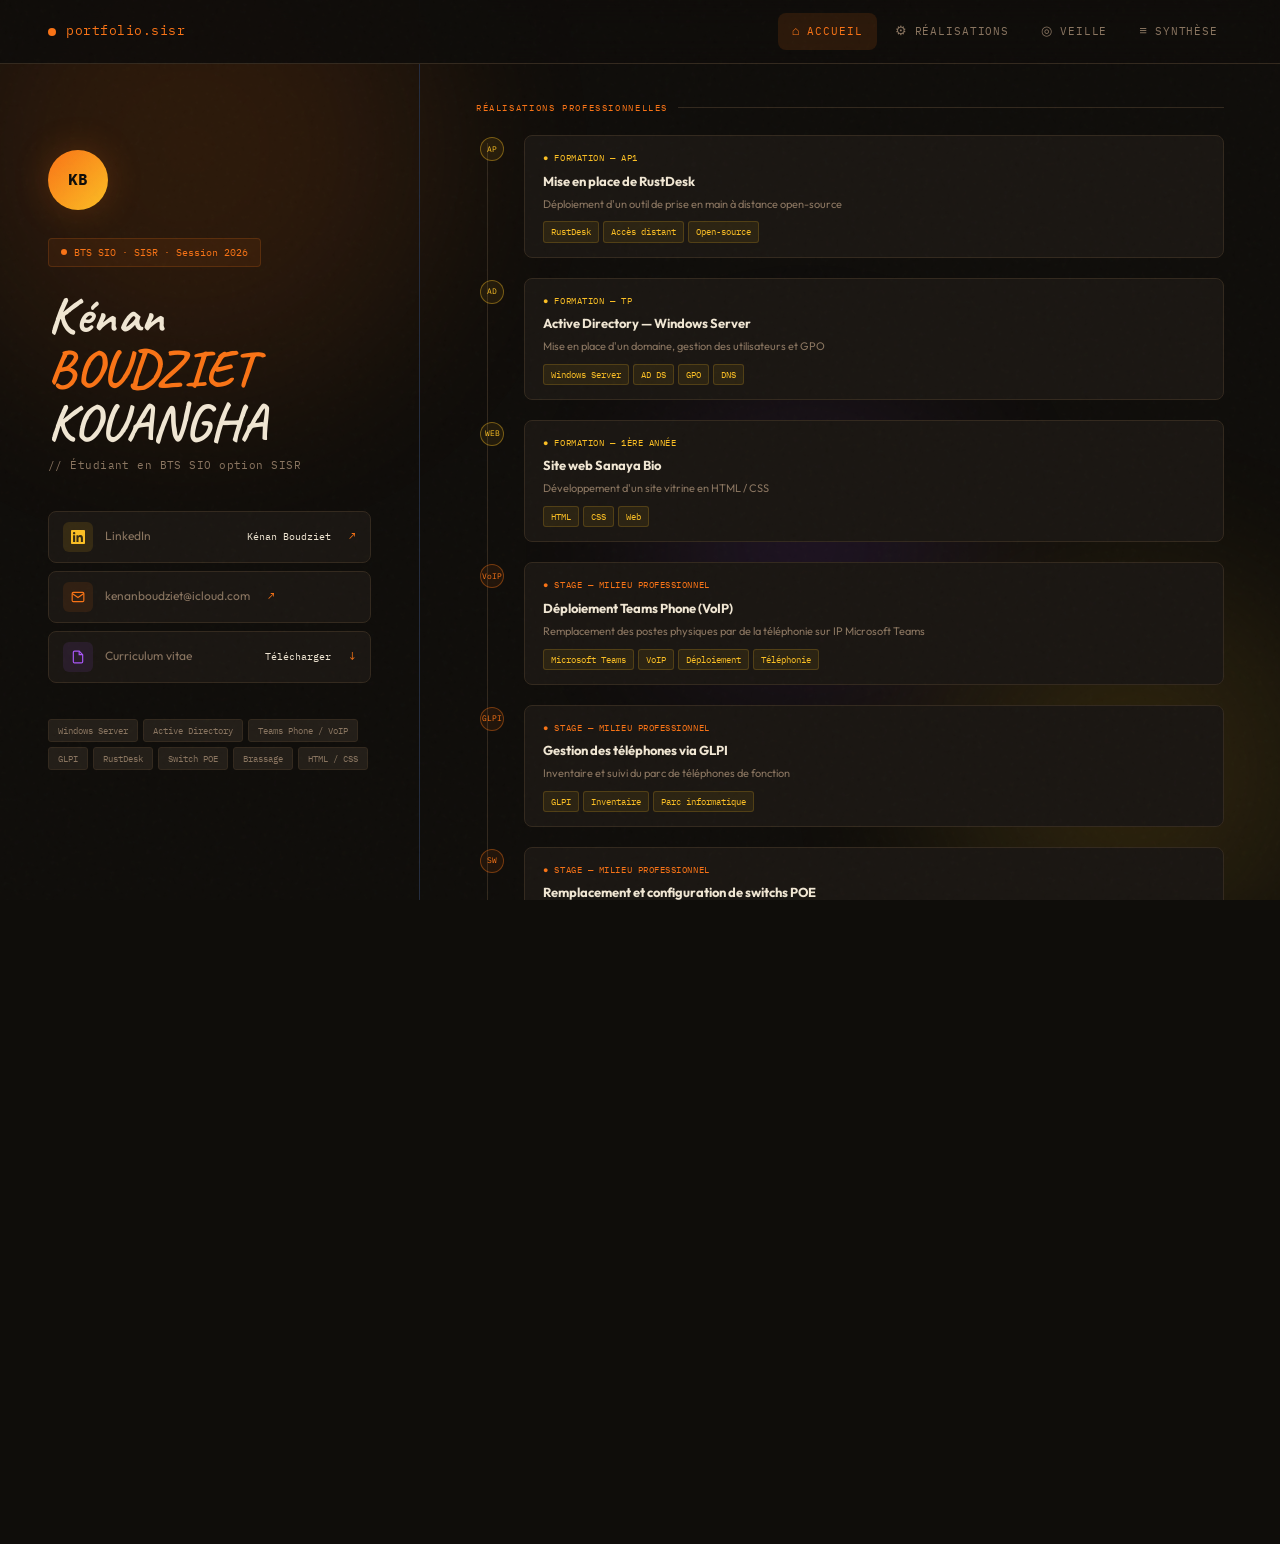
==== portfolio/index.html @ 8d6f06d3 "Add files via upload premiere version" ====
<!DOCTYPE html>
<html lang="fr">
<head>
  <meta charset="UTF-8">
  <meta name="viewport" content="width=device-width, initial-scale=1.0">
  <title>Portfolio E5 — Kénan BOUDZIET KOUANGHA</title>
  <link rel="stylesheet" href="style.css">
  <style>
    html, body { height: 100%; margin: 0; overflow-x: hidden; }
    body > main { display: none; }

    /* ── ORBES ANIMÉES ── */
    .bg-orbs { position: fixed; inset: 0; pointer-events: none; z-index: 0; overflow: hidden; }
    .orb { position: absolute; border-radius: 50%; filter: blur(90px); opacity: .12; animation: drift 18s ease-in-out infinite; }
    .orb1 { width: 500px; height: 500px; background: var(--accent); top: -100px; left: -60px; animation-delay: 0s; }
    .orb2 { width: 380px; height: 380px; background: var(--accent2); bottom: -60px; right: -40px; animation-delay: -7s; }
    .orb3 { width: 280px; height: 280px; background: #a855f7; top: 45%; left: 52%; animation-delay: -13s; }
    @keyframes drift {
      0%,100% { transform: translate(0,0) scale(1); }
      33%  { transform: translate(28px,-36px) scale(1.07); }
      66%  { transform: translate(-18px,28px) scale(.94); }
    }

    /* ── LAYOUT SPLIT ── */
    .split {
      display: grid;
      grid-template-columns: 420px 1fr;
      min-height: 100vh;
      position: relative; z-index: 1;
    }

    /* ── PANEL GAUCHE ── */
    .left-panel {
      display: flex; flex-direction: column; justify-content: center;
      padding: 80px 48px 60px;
      border-right: 1px solid #242d40;
      position: sticky; top: 0; height: 100vh;
      overflow: hidden;
    }

    .avatar {
      width: 60px; height: 60px; border-radius: 50%;
      background: linear-gradient(135deg, var(--accent), var(--accent2));
      display: flex; align-items: center; justify-content: center;
      font-family: var(--mono); font-size: 16px; font-weight: 700;
      color: var(--bg); margin-bottom: 28px;
      box-shadow: 0 0 36px rgba(249,115,22,.22);
    }

    .badge-status {
      display: inline-flex; align-items: center; gap: 7px;
      background: rgba(249,115,22,.07); border: 1px solid rgba(249,115,22,.18);
      border-radius: 4px; padding: 5px 12px;
      font-family: var(--mono); font-size: 10px; color: var(--accent);
      width: fit-content; margin-bottom: 22px;
    }
    .badge-status .p { width: 6px; height: 6px; border-radius: 50%; background: var(--accent); animation: blink 2s ease infinite; }
    @keyframes blink { 0%,100%{opacity:1} 50%{opacity:.3} }

    .hero-name {
      font-family: var(--hand);
      font-size: clamp(38px, 4vw, 60px);
      font-weight: 800; line-height: 1.05;
      color: var(--text); margin-bottom: 6px;
      letter-spacing: .01em;
    }
    .hero-name .acc { color: var(--accent); }

    .hero-role {
      font-family: var(--mono); font-size: 11px;
      color: var(--muted); margin-bottom: 36px; letter-spacing: .04em;
    }

    /* ── LIENS ── */
    .links { display: flex; flex-direction: column; gap: 8px; margin-bottom: 36px; }
    .lk {
      display: flex; align-items: center; gap: 12px;
      padding: 10px 14px;
      border: 1px solid var(--border); border-radius: 8px;
      text-decoration: none; color: var(--muted);
      background: var(--surface); font-size: 12px;
      transition: all .2s;
    }
    .lk:hover { border-color: var(--accent); color: var(--accent); background: rgba(249,115,22,.04); transform: translateX(4px); }
    .lk-ico {
      width: 30px; height: 30px; border-radius: 6px; flex-shrink: 0;
      display: flex; align-items: center; justify-content: center; font-size: 14px;
    }
    .ic-li { background: rgba(251,191,36,.12); }
    .ic-ml { background: rgba(249,115,22,.1); }
    .ic-cv { background: rgba(168,85,247,.1); }
    .lk-val { font-family: var(--mono); font-size: 10px; color: var(--text); margin-left: auto; }
    .lk-arr { font-family: var(--mono); font-size: 11px; color: var(--accent); margin-left: 6px; }

    /* ── SKILLS ── */
    .skills { display: flex; flex-wrap: wrap; gap: 5px; }
    .sk {
      background: var(--surface2); border: 1px solid var(--border);
      border-radius: 3px; padding: 3px 9px;
      font-family: var(--mono); font-size: 9px; color: var(--muted);
      transition: all .2s; cursor: default;
    }
    .sk:hover { border-color: var(--accent); color: var(--accent); }

    /* ── PANEL DROIT ── */
    .right-panel {
      padding: 100px 56px 60px;
      overflow-y: auto;
    }

    .sec-lbl {
      font-family: var(--mono); font-size: 9px;
      letter-spacing: .18em; text-transform: uppercase;
      color: var(--accent); margin-bottom: 20px;
      display: flex; align-items: center; gap: 10px;
    }
    .sec-lbl::after { content:''; flex:1; height:1px; background: var(--border); }

    /* ── TIMELINE ── */
    .timeline { position: relative; padding-left: 4px; }
    .timeline::before {
      content: ''; position: absolute; left: 11px; top: 8px; bottom: 0;
      width: 1px; background: var(--border);
    }
    .tl { display: flex; gap: 20px; margin-bottom: 20px; position: relative; }
    .tl-dot {
      width: 24px; height: 24px; border-radius: 50%; flex-shrink: 0;
      border: 1px solid var(--border); background: var(--surface2);
      display: flex; align-items: center; justify-content: center;
      font-family: var(--mono); font-size: 8px; color: var(--accent);
      position: relative; z-index: 1; margin-top: 2px;
    }
    .tl-dot.pro { border-color: rgba(249,115,22,.4); background: rgba(249,115,22,.08); }
    .tl-dot.sch { border-color: rgba(251,191,36,.4); background: rgba(251,191,36,.08); color: var(--accent2); }
    .tl-card {
      flex: 1; background: var(--surface); border: 1px solid var(--border);
      border-radius: 8px; padding: 14px 18px;
      text-decoration: none; color: inherit; display: block;
      transition: border-color .2s, transform .15s;
    }
    .tl-card:hover { border-color: rgba(249,115,22,.3); transform: translateX(3px); }
    .tl-type { font-family: var(--mono); font-size: 9px; color: var(--accent); margin-bottom: 4px; letter-spacing: .06em; text-transform: uppercase; }
    .tl-type.b { color: var(--accent2); }
    .tl-title { font-size: 13px; font-weight: 700; color: var(--text); margin-bottom: 3px; }
    .tl-meta  { font-size: 11px; color: var(--muted); }
    .tl-tags  { display: flex; flex-wrap: wrap; gap: 4px; margin-top: 8px; }
    .tl-tag {
      background: rgba(251,191,36,.08); border: 1px solid rgba(251,191,36,.18);
      color: var(--accent2); border-radius: 3px; padding: 2px 7px;
      font-family: var(--mono); font-size: 9px;
    }

    /* ── NAV CARDS ── */
    .nav-grid { display: grid; grid-template-columns: 1fr 1fr; gap: 12px; }
    .nc {
      background: var(--surface); border: 1px solid var(--border);
      border-radius: 8px; padding: 16px 18px;
      text-decoration: none; color: inherit;
      transition: all .2s; position: relative; overflow: hidden;
    }
    .nc:hover { border-color: rgba(249,115,22,.35); background: rgba(249,115,22,.02); }
    .nc-num { font-family: var(--mono); font-size: 24px; font-weight: 700; color: rgba(249,115,22,.15); margin-bottom: 8px; }
    .nc-title { font-size: 13px; font-weight: 700; color: var(--text); margin-bottom: 3px; }
    .nc-desc  { font-size: 11px; color: var(--muted); }
    .nc-arr   { font-family: var(--mono); font-size: 11px; color: var(--accent); margin-top: 10px; }

    @media (max-width: 900px) {
      .split { grid-template-columns: 1fr; }
      .left-panel { position: static; height: auto; padding: 100px 24px 36px; border-right: none; border-bottom: 1px solid var(--border); }
      .right-panel { padding: 36px 24px 60px; }
      .nav-grid { grid-template-columns: 1fr; }
    }
  </style>
</head>
<body>

<div class="bg-orbs">
  <div class="orb orb1"></div>
  <div class="orb orb2"></div>
  <div class="orb orb3"></div>
</div>

<nav>
  <a href="index.html" class="nav-brand"><div class="dot"></div>portfolio.sisr</a>
  <ul class="nav-links">
    <li><a href="index.html" class="active"><span class="icon">⌂</span><span>Accueil</span></a></li>
    <li><a href="realisations.html"><span class="icon">⚙</span><span>Réalisations</span></a></li>
    <li><a href="veille.html"><span class="icon">◎</span><span>Veille</span></a></li>
    <li><a href="synthese.html"><span class="icon">≡</span><span>Synthèse</span></a></li>
  </ul>
</nav>

<div class="split">

  <!-- ══ GAUCHE ══ -->
  <aside class="left-panel">
    <div class="avatar">KB</div>

    <div class="badge-status"><div class="p"></div>BTS SIO · SISR · Session 2026</div>

    <h1 class="hero-name">
      Kénan<br>
      <span class="acc">BOUDZIET</span><br>
      KOUANGHA
    </h1>
    <div class="hero-role">// Étudiant en BTS SIO option SISR</div>

    <div class="links">
      <a href="https://linkedin.com/in/TON-PROFIL" target="_blank" class="lk">
        <div class="lk-ico ic-li">
          <svg width="14" height="14" fill="var(--accent2)" viewBox="0 0 24 24"><path d="M20.447 20.452h-3.554v-5.569c0-1.328-.027-3.037-1.852-3.037-1.853 0-2.136 1.445-2.136 2.939v5.667H9.351V9h3.414v1.561h.046c.477-.9 1.637-1.85 3.37-1.85 3.601 0 4.267 2.37 4.267 5.455v6.286zM5.337 7.433a2.062 2.062 0 0 1-2.063-2.065 2.064 2.064 0 1 1 2.063 2.065zm1.782 13.019H3.555V9h3.564v11.452zM22.225 0H1.771C.792 0 0 .774 0 1.729v20.542C0 23.227.792 24 1.771 24h20.451C23.2 24 24 23.227 24 22.271V1.729C24 .774 23.2 0 22.222 0h.003z"/></svg>
        </div>
        LinkedIn
        <span class="lk-val">Kénan Boudziet</span>
        <span class="lk-arr">↗</span>
      </a>
      <a href="mailto:kenanboudziet@icloud.com" class="lk">
        <div class="lk-ico ic-ml">
          <svg width="14" height="14" fill="none" stroke="var(--accent)" stroke-width="2" viewBox="0 0 24 24"><path d="M4 4h16c1.1 0 2 .9 2 2v12c0 1.1-.9 2-2 2H4c-1.1 0-2-.9-2-2V6c0-1.1.9-2 2-2z"/><polyline points="22,6 12,13 2,6"/></svg>
        </div>
        kenanboudziet@icloud.com
        <span class="lk-arr">↗</span>
      </a>
      <a href="assets/cv.pdf" target="_blank" class="lk">
        <div class="lk-ico ic-cv">
          <svg width="14" height="14" fill="none" stroke="#a855f7" stroke-width="2" viewBox="0 0 24 24"><path d="M14 2H6a2 2 0 0 0-2 2v16a2 2 0 0 0 2 2h12a2 2 0 0 0 2-2V8z"/><polyline points="14,2 14,8 20,8"/></svg>
        </div>
        Curriculum vitae
        <span class="lk-val">Télécharger</span>
        <span class="lk-arr">↓</span>
      </a>
    </div>

    <div class="skills">
      <span class="sk">Windows Server</span>
      <span class="sk">Active Directory</span>
      <span class="sk">Teams Phone / VoIP</span>
      <span class="sk">GLPI</span>
      <span class="sk">RustDesk</span>
      <span class="sk">Switch POE</span>
      <span class="sk">Brassage</span>
      <span class="sk">HTML / CSS</span>
    </div>
  </aside>

  <!-- ══ DROITE ══ -->
  <section class="right-panel">

    <div class="sec-lbl">Réalisations professionnelles</div>

    <div class="timeline">

      <!-- FORMATION -->
      <div class="tl">
        <div class="tl-dot sch">AP</div>
        <a href="realisations.html" class="tl-card">
          <div class="tl-type b">● Formation — AP1</div>
          <div class="tl-title">Mise en place de RustDesk</div>
          <div class="tl-meta">Déploiement d'un outil de prise en main à distance open-source</div>
          <div class="tl-tags"><span class="tl-tag">RustDesk</span><span class="tl-tag">Accès distant</span><span class="tl-tag">Open-source</span></div>
        </a>
      </div>

      <div class="tl">
        <div class="tl-dot sch">AD</div>
        <a href="realisations.html" class="tl-card">
          <div class="tl-type b">● Formation — TP</div>
          <div class="tl-title">Active Directory — Windows Server</div>
          <div class="tl-meta">Mise en place d'un domaine, gestion des utilisateurs et GPO</div>
          <div class="tl-tags"><span class="tl-tag">Windows Server</span><span class="tl-tag">AD DS</span><span class="tl-tag">GPO</span><span class="tl-tag">DNS</span></div>
        </a>
      </div>

      <div class="tl">
        <div class="tl-dot sch">WEB</div>
        <a href="realisations.html" class="tl-card">
          <div class="tl-type b">● Formation — 1ère année</div>
          <div class="tl-title">Site web Sanaya Bio</div>
          <div class="tl-meta">Développement d'un site vitrine en HTML / CSS</div>
          <div class="tl-tags"><span class="tl-tag">HTML</span><span class="tl-tag">CSS</span><span class="tl-tag">Web</span></div>
        </a>
      </div>

      <!-- STAGE -->
      <div class="tl">
        <div class="tl-dot pro">VoIP</div>
        <a href="realisations.html" class="tl-card">
          <div class="tl-type">● Stage — Milieu professionnel</div>
          <div class="tl-title">Déploiement Teams Phone (VoIP)</div>
          <div class="tl-meta">Remplacement des postes physiques par de la téléphonie sur IP Microsoft Teams</div>
          <div class="tl-tags"><span class="tl-tag">Microsoft Teams</span><span class="tl-tag">VoIP</span><span class="tl-tag">Déploiement</span><span class="tl-tag">Téléphonie</span></div>
        </a>
      </div>

      <div class="tl">
        <div class="tl-dot pro">GLPI</div>
        <a href="realisations.html" class="tl-card">
          <div class="tl-type">● Stage — Milieu professionnel</div>
          <div class="tl-title">Gestion des téléphones via GLPI</div>
          <div class="tl-meta">Inventaire et suivi du parc de téléphones de fonction</div>
          <div class="tl-tags"><span class="tl-tag">GLPI</span><span class="tl-tag">Inventaire</span><span class="tl-tag">Parc informatique</span></div>
        </a>
      </div>

      <div class="tl">
        <div class="tl-dot pro">SW</div>
        <a href="realisations.html" class="tl-card">
          <div class="tl-type">● Stage — Milieu professionnel</div>
          <div class="tl-title">Remplacement et configuration de switchs POE</div>
          <div class="tl-meta">Brassage, déballage, montage et configuration réseau de nouveaux équipements</div>
          <div class="tl-tags"><span class="tl-tag">Switch POE</span><span class="tl-tag">Brassage</span><span class="tl-tag">Réseau</span><span class="tl-tag">Configuration</span></div>
        </a>
      </div>

    </div>

    <div style="height:1px;background:#242d40;margin:36px 0;"></div>

    <div class="sec-lbl">Sections du portfolio</div>
    <div class="nav-grid">
      <a href="realisations.html" class="nc">
        <div class="nc-num">01</div>
        <div class="nc-title">Réalisations</div>
        <div class="nc-desc">Fiches détaillées de chaque réalisation</div>
        <div class="nc-arr">Voir →</div>
      </a>
      <a href="veille.html" class="nc">
        <div class="nc-num">02</div>
        <div class="nc-title">Veille technologique</div>
        <div class="nc-desc">Articles et démarche de veille</div>
        <div class="nc-arr">Voir →</div>
      </a>
      <a href="synthese.html" class="nc">
        <div class="nc-num">03</div>
        <div class="nc-title">Tableau de synthèse</div>
        <div class="nc-desc">Compétences mobilisées + PDF officiel</div>
        <div class="nc-arr">Voir →</div>
      </a>
      <a href="assets/tableau_synthese.pdf" target="_blank" class="nc">
        <div class="nc-num">↓</div>
        <div class="nc-title">Document officiel</div>
        <div class="nc-desc">Télécharger le tableau de synthèse PDF</div>
        <div class="nc-arr">Télécharger →</div>
      </a>
    </div>

  </section>

</div>

<footer>
  Portfolio E5 · Kénan BOUDZIET KOUANGHA · BTS SIO SISR · Session 2026
</footer>

</body>
</html>
---- portfolio/style.css ----
@import url('https://fonts.googleapis.com/css2?family=IBM+Plex+Mono:wght@400;600&family=Outfit:wght@400;600;700;800&family=Caveat:wght@700;800&display=swap');

:root {
  --bg: #0f0d0a;
  --surface: #1a1612;
  --surface2: #231e18;
  --border: #33291e;
  --accent: #f97316;
  --accent-dim: rgba(249,115,22,.12);
  --accent2: #fbbf24;
  --accent2-dim: rgba(251,191,36,.10);
  --text: #f0e6d3;
  --muted: #8a7560;
  --mono: 'IBM Plex Mono', monospace;
  --sans: 'Outfit', sans-serif;
  --hand: 'Caveat', cursive;
  --nav-h: 64px;
  --radius: 8px;
  --max: 1080px;
}

* { margin: 0; padding: 0; box-sizing: border-box; }
html { scroll-behavior: smooth; height: 100%; }

body {
  background: var(--bg);
  color: var(--text);
  font-family: var(--sans);
  font-size: 15px;
  line-height: 1.7;
  overflow-x: hidden;
  min-height: 100vh;
  width: 100%;
}

/* ── NOISE ── */
body::after {
  content: '';
  position: fixed; inset: 0; pointer-events: none; z-index: 999;
  background-image: url("data:image/svg+xml,%3Csvg viewBox='0 0 200 200' xmlns='http://www.w3.org/2000/svg'%3E%3Cfilter id='n'%3E%3CfeTurbulence type='fractalNoise' baseFrequency='.85' numOctaves='4' stitchTiles='stitch'/%3E%3C/filter%3E%3Crect width='100%25' height='100%25' filter='url(%23n)' opacity='.04'/%3E%3C/svg%3E");
  opacity: .5;
}

/* ── SCROLLBAR ── */
::-webkit-scrollbar { width: 4px; }
::-webkit-scrollbar-track { background: var(--bg); }
::-webkit-scrollbar-thumb { background: var(--accent); border-radius: 2px; }

/* ── NAV ── */
nav {
  position: fixed; top: 0; left: 0; right: 0; z-index: 200;
  height: var(--nav-h);
  display: flex; align-items: center;
  padding: 0 48px;
  background: rgba(15,13,10,.92);
  backdrop-filter: blur(14px);
  border-bottom: 1px solid var(--border);
}

.nav-brand {
  font-family: var(--mono);
  font-size: 13px;
  color: var(--accent);
  text-decoration: none;
  letter-spacing: .04em;
  margin-right: auto;
  display: flex; align-items: center; gap: 10px;
}
.nav-brand .dot {
  width: 8px; height: 8px;
  border-radius: 50%; background: var(--accent);
  animation: blink 2.5s ease infinite;
}
@keyframes blink { 0%,100%{opacity:1} 50%{opacity:.3} }

.nav-links { display: flex; list-style: none; gap: 4px; }
.nav-links a {
  display: flex; align-items: center; gap: 7px;
  padding: 7px 14px;
  font-family: var(--mono); font-size: 11px;
  letter-spacing: .08em; text-transform: uppercase;
  color: var(--muted); text-decoration: none;
  border-radius: var(--radius);
  transition: color .2s, background .2s;
}
.nav-links a:hover { color: var(--text); background: var(--surface2); }
.nav-links a.active { color: var(--accent); background: var(--accent-dim); }
.nav-links a .icon { font-size: 13px; }

/* ── LAYOUT ── */
main {
  max-width: var(--max);
  margin: 0 auto;
  padding: calc(var(--nav-h) + 64px) 48px 80px;
  min-height: 100vh;
}

/* ── TYPOGRAPHY ── */
.page-label {
  font-family: var(--mono); font-size: 10px;
  letter-spacing: .18em; text-transform: uppercase;
  color: var(--accent); margin-bottom: 10px;
  display: flex; align-items: center; gap: 10px;
}
.page-label::before { content: '//'; opacity: .45; }

.page-title {
  font-size: clamp(28px, 4vw, 48px);
  font-weight: 800; line-height: 1.1;
  color: var(--text); margin-bottom: 48px;
}
.page-title em { font-style: normal; color: var(--accent); }

/* ── CARDS ── */
.card {
  background: var(--surface); border: 1px solid var(--border);
  border-radius: var(--radius); padding: 28px 32px;
  transition: border-color .2s, transform .2s;
}
.card:hover { border-color: rgba(249,115,22,.3); transform: translateY(-2px); }

/* ── TAGS ── */
.tag {
  display: inline-block;
  background: var(--accent2-dim);
  border: 1px solid rgba(251,191,36,.22);
  color: var(--accent2); border-radius: 3px;
  padding: 2px 10px; font-family: var(--mono); font-size: 10px;
}
.tag.green {
  background: var(--accent-dim);
  border-color: rgba(249,115,22,.25);
  color: var(--accent);
}

/* ── BUTTONS ── */
.btn {
  display: inline-flex; align-items: center; gap: 8px;
  padding: 10px 20px; border-radius: var(--radius);
  font-family: var(--mono); font-size: 12px;
  letter-spacing: .06em; text-decoration: none;
  transition: all .2s; cursor: pointer;
}
.btn-primary { background: var(--accent); color: #0f0d0a; font-weight: 600; }
.btn-primary:hover { background: #ea6c0a; transform: translateY(-1px); }
.btn-outline { background: transparent; border: 1px solid var(--border); color: var(--muted); }
.btn-outline:hover { border-color: var(--accent); color: var(--accent); }

/* ── DIVIDER ── */
hr.divider { border: none; border-top: 1px solid var(--border); margin: 48px 0; }

/* ── SECTION HEAD ── */
.section-head {
  font-family: var(--mono); font-size: 10px;
  letter-spacing: .15em; text-transform: uppercase;
  color: var(--accent); margin-bottom: 16px;
  display: flex; align-items: center; gap: 12px;
}
.section-head::after { content: ''; flex: 1; height: 1px; background: var(--border); }

/* ── BILAN ── */
.bilan {
  background: var(--surface2);
  border-left: 3px solid var(--accent);
  border-radius: 0 var(--radius) var(--radius) 0;
  padding: 16px 20px; font-size: 13px; color: var(--muted);
}
.bilan strong { color: var(--text); }

/* ── TASK LIST ── */
.task-list { list-style: none; }
.task-list li {
  padding: 9px 0;
  border-bottom: 1px solid rgba(51,41,30,.7);
  font-size: 13px; color: var(--muted);
  display: flex; align-items: flex-start; gap: 12px;
}
.task-list li:last-child { border-bottom: none; }
.task-list li::before {
  content: '›'; color: var(--accent);
  font-family: var(--mono); font-size: 14px;
  flex-shrink: 0; margin-top: 1px;
}

/* ── TABLE ── */
.table-wrap { overflow-x: auto; }
table { width: 100%; border-collapse: collapse; font-size: 12px; }
thead tr { background: var(--surface2); }
th {
  font-family: var(--mono); font-size: 10px;
  letter-spacing: .1em; text-transform: uppercase;
  color: var(--accent); padding: 13px 16px; text-align: left;
  border-bottom: 1px solid var(--border); white-space: nowrap;
}
td {
  padding: 13px 16px; border-bottom: 1px solid var(--border);
  color: var(--muted); vertical-align: middle;
}
tr:hover td { background: rgba(249,115,22,.02); }

/* ── FOOTER ── */
footer {
  border-top: 1px solid var(--border);
  text-align: center; padding: 32px 48px;
  font-family: var(--mono); font-size: 11px; color: var(--muted);
}
footer a { color: var(--accent); text-decoration: none; }

/* ── FADE ── */
.fade { animation: fadeUp .5s ease both; }
@keyframes fadeUp {
  from { opacity: 0; transform: translateY(16px); }
  to   { opacity: 1; transform: translateY(0); }
}

/* ── RESPONSIVE ── */
@media (max-width: 768px) {
  nav { padding: 0 20px; }
  .nav-links a span { display: none; }
  main { padding: calc(var(--nav-h) + 40px) 20px 60px; }
  .page-title { margin-bottom: 32px; }
}
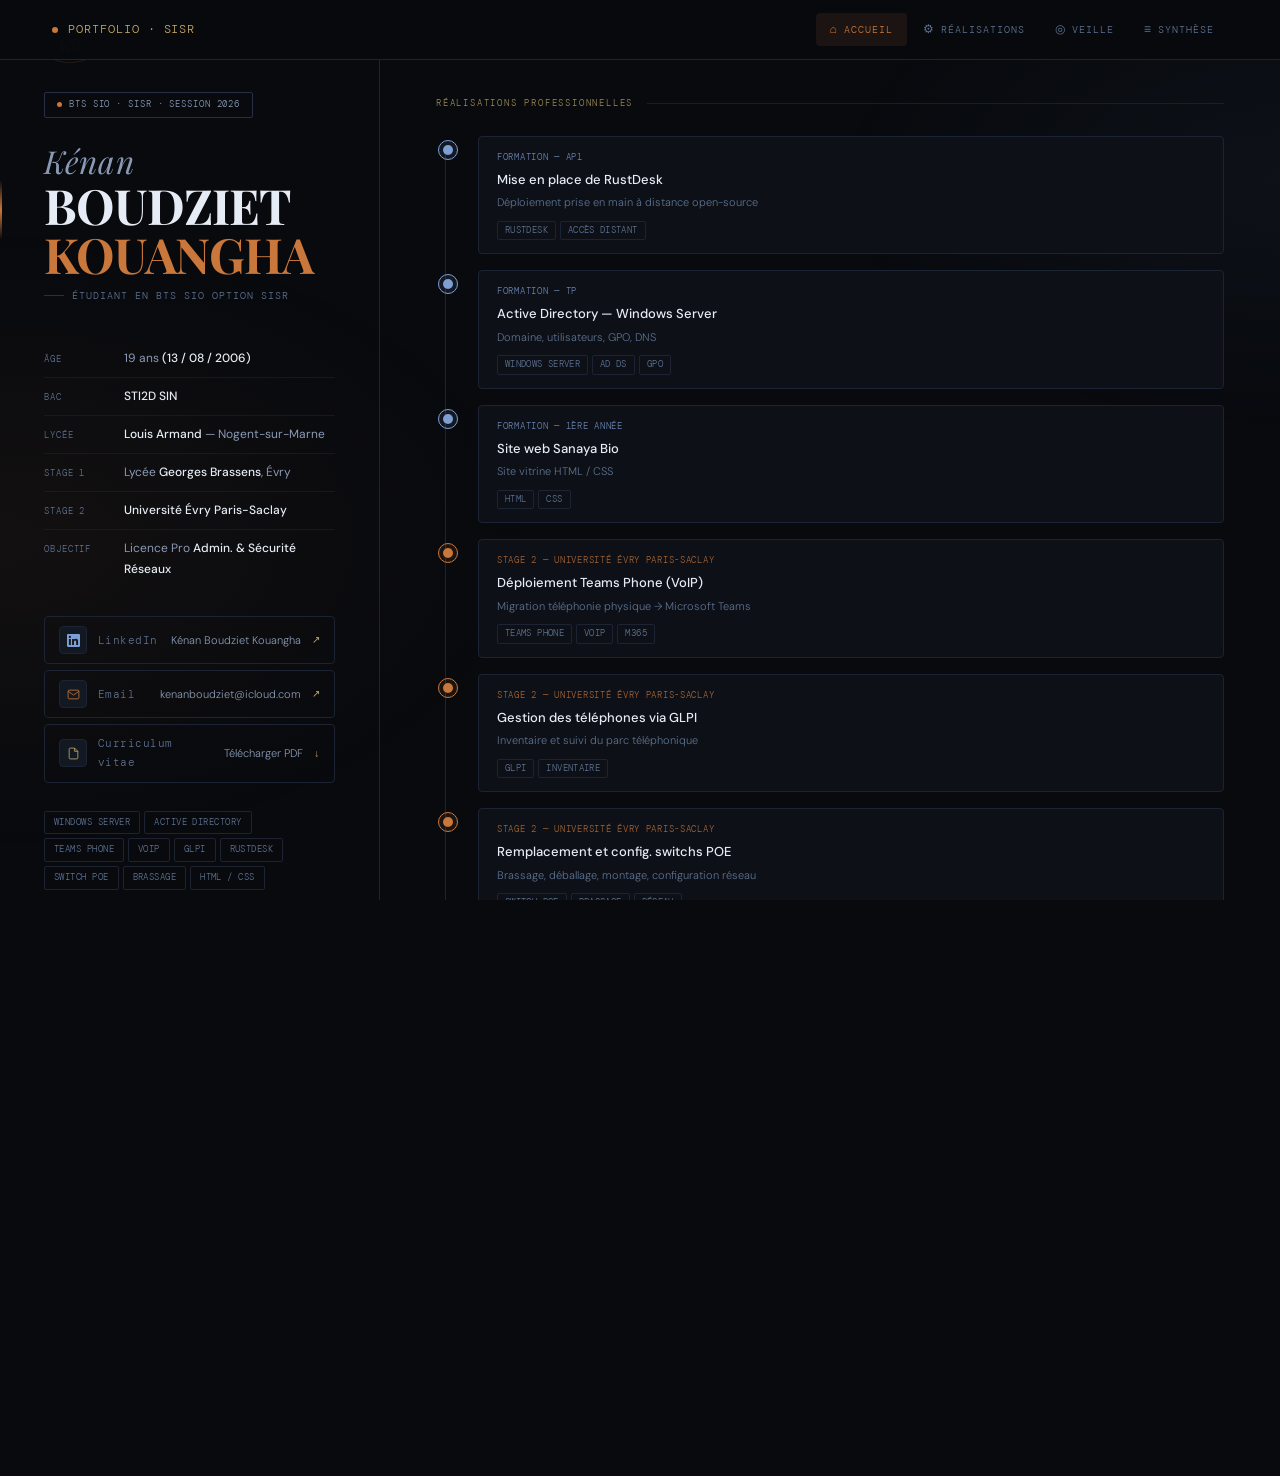
==== commit c6e101c4: "Add files via upload" ====
--- a/portfolio/index.html
+++ b/portfolio/index.html
@@ -3,170 +3,232 @@
 <head>
   <meta charset="UTF-8">
   <meta name="viewport" content="width=device-width, initial-scale=1.0">
-  <title>Portfolio E5 — Kénan BOUDZIET KOUANGHA</title>
+  <title>Kénan BOUDZIET KOUANGHA — Portfolio BTS SIO SISR</title>
+  <meta name="description" content="Portfolio de Kénan BOUDZIET KOUANGHA, étudiant en BTS SIO option SISR au Lycée Louis Armand de Nogent-sur-Marne. Réalisations professionnelles, veille technologique et tableau de synthèse pour l'épreuve E5 session 2026.">
+  <meta name="keywords" content="Kénan BOUDZIET KOUANGHA, portfolio BTS SIO SISR, épreuve E5, BTS SIO 2026, Lycée Louis Armand, Nogent-sur-Marne, administration systèmes réseaux">
+  <meta name="author" content="Kénan BOUDZIET KOUANGHA">
+  <meta name="robots" content="index, follow">
+  <link rel="canonical" href="https://kenansio.github.io/kenanboudziet/">
+  <meta property="og:type" content="website">
+  <meta property="og:title" content="Kénan BOUDZIET KOUANGHA — Portfolio BTS SIO SISR">
+  <meta property="og:description" content="Portfolio E5 de Kénan BOUDZIET KOUANGHA — BTS SIO SISR, Lycée Louis Armand, Session 2026.">
+  <meta property="og:url" content="https://kenansio.github.io/kenanboudziet/">
+  <script type="application/ld+json">
+  {
+    "@context": "https://schema.org",
+    "@type": "Person",
+    "name": "Kénan BOUDZIET KOUANGHA",
+    "email": "kenanboudziet@icloud.com",
+    "url": "https://kenansio.github.io/kenanboudziet/",
+    "sameAs": ["https://www.linkedin.com/in/kénan-boudziet-kouangha-67070a3b7"],
+    "jobTitle": "Étudiant BTS SIO SISR",
+    "alumniOf": { "@type": "EducationalOrganization", "name": "Lycée Louis Armand", "address": "Nogent-sur-Marne" }
+  }
+  </script>
   <link rel="stylesheet" href="style.css">
   <style>
     html, body { height: 100%; margin: 0; overflow-x: hidden; }
     body > main { display: none; }
 
-    /* ── ORBES ANIMÉES ── */
-    .bg-orbs { position: fixed; inset: 0; pointer-events: none; z-index: 0; overflow: hidden; }
-    .orb { position: absolute; border-radius: 50%; filter: blur(90px); opacity: .12; animation: drift 18s ease-in-out infinite; }
-    .orb1 { width: 500px; height: 500px; background: var(--accent); top: -100px; left: -60px; animation-delay: 0s; }
-    .orb2 { width: 380px; height: 380px; background: var(--accent2); bottom: -60px; right: -40px; animation-delay: -7s; }
-    .orb3 { width: 280px; height: 280px; background: #a855f7; top: 45%; left: 52%; animation-delay: -13s; }
-    @keyframes drift {
-      0%,100% { transform: translate(0,0) scale(1); }
-      33%  { transform: translate(28px,-36px) scale(1.07); }
-      66%  { transform: translate(-18px,28px) scale(.94); }
-    }
-
-    /* ── LAYOUT SPLIT ── */
+    /* ── FOND ── */
+    .bg-layer {
+      position: fixed; inset: 0; pointer-events: none; z-index: 0;
+      background:
+        radial-gradient(ellipse 60% 50% at 0% 60%, rgba(201,119,58,.06) 0%, transparent 70%),
+        radial-gradient(ellipse 50% 40% at 100% 20%, rgba(126,159,212,.05) 0%, transparent 70%);
+    }
+
+    /* ── SPLIT ── */
     .split {
       display: grid;
-      grid-template-columns: 420px 1fr;
+      grid-template-columns: 380px 1fr;
       min-height: 100vh;
       position: relative; z-index: 1;
     }
 
-    /* ── PANEL GAUCHE ── */
+    /* ── GAUCHE ── */
     .left-panel {
       display: flex; flex-direction: column; justify-content: center;
-      padding: 80px 48px 60px;
-      border-right: 1px solid #242d40;
+      padding: 80px 44px 60px;
+      border-right: 1px solid var(--border);
       position: sticky; top: 0; height: 100vh;
       overflow: hidden;
     }
 
-    .avatar {
-      width: 60px; height: 60px; border-radius: 50%;
-      background: linear-gradient(135deg, var(--accent), var(--accent2));
+    /* Ligne décorative */
+    .left-panel::before {
+      content: '';
+      position: absolute; top: 20%; left: 0;
+      width: 2px; height: 60px;
+      background: linear-gradient(to bottom, transparent, var(--accent), transparent);
+    }
+
+    .initials {
+      width: 52px; height: 52px; border-radius: 50%;
+      border: 1px solid var(--border2);
       display: flex; align-items: center; justify-content: center;
-      font-family: var(--mono); font-size: 16px; font-weight: 700;
-      color: var(--bg); margin-bottom: 28px;
-      box-shadow: 0 0 36px rgba(249,115,22,.22);
-    }
-
-    .badge-status {
+      font-family: var(--serif); font-size: 16px; font-weight: 700;
+      color: var(--gold); margin-bottom: 32px;
+      position: relative;
+    }
+    .initials::after {
+      content: '';
+      position: absolute; inset: -4px; border-radius: 50%;
+      border: 1px solid rgba(201,119,58,.15);
+    }
+
+    .status-pill {
       display: inline-flex; align-items: center; gap: 7px;
-      background: rgba(249,115,22,.07); border: 1px solid rgba(249,115,22,.18);
-      border-radius: 4px; padding: 5px 12px;
-      font-family: var(--mono); font-size: 10px; color: var(--accent);
-      width: fit-content; margin-bottom: 22px;
-    }
-    .badge-status .p { width: 6px; height: 6px; border-radius: 50%; background: var(--accent); animation: blink 2s ease infinite; }
-    @keyframes blink { 0%,100%{opacity:1} 50%{opacity:.3} }
-
+      border: 1px solid var(--border2);
+      border-radius: 2px; padding: 4px 12px;
+      font-family: var(--mono); font-size: 9px;
+      color: var(--muted2); letter-spacing: .1em; text-transform: uppercase;
+      width: fit-content; margin-bottom: 28px;
+    }
+    .status-pill .live {
+      width: 5px; height: 5px; border-radius: 50%;
+      background: var(--accent); animation: blink 3s ease infinite;
+    }
+
+    /* NOM — Playfair Display grande taille */
     .hero-name {
-      font-family: var(--hand);
-      font-size: clamp(38px, 4vw, 60px);
-      font-weight: 800; line-height: 1.05;
-      color: var(--text); margin-bottom: 6px;
-      letter-spacing: .01em;
-    }
-    .hero-name .acc { color: var(--accent); }
-
-    .hero-role {
-      font-family: var(--mono); font-size: 11px;
-      color: var(--muted); margin-bottom: 36px; letter-spacing: .04em;
-    }
+      font-family: var(--serif);
+      font-size: clamp(32px, 3.8vw, 52px);
+      font-weight: 700; line-height: 1.0;
+      letter-spacing: -.02em;
+      color: var(--text); margin-bottom: 8px;
+    }
+    .hero-name .first { display: block; font-style: italic; color: var(--muted2); font-size: .65em; font-weight: 400; letter-spacing: .02em; margin-bottom: 4px; }
+    .hero-name .last1 { display: block; color: var(--text); }
+    .hero-name .last2 { display: block; color: var(--accent); }
+
+    .hero-sub {
+      font-family: var(--mono); font-size: 10px;
+      color: var(--muted); letter-spacing: .1em; text-transform: uppercase;
+      margin-bottom: 36px;
+      display: flex; align-items: center; gap: 8px;
+    }
+    .hero-sub::before { content: ''; width: 20px; height: 1px; background: var(--border2); display: inline-block; }
+
+    /* ── INFOS ── */
+    .infos { display: flex; flex-direction: column; gap: 0; margin-bottom: 28px; }
+    .info-row {
+      display: flex; align-items: baseline; gap: 10px;
+      padding: 8px 0; border-bottom: 1px solid rgba(28,35,51,.6);
+      font-size: 12px;
+    }
+    .info-row:last-child { border-bottom: none; }
+    .info-key {
+      font-family: var(--mono); font-size: 9px;
+      color: var(--muted); letter-spacing: .1em; text-transform: uppercase;
+      width: 70px; flex-shrink: 0;
+    }
+    .info-val { color: var(--muted2); font-weight: 400; }
+    .info-val strong { color: var(--text); font-weight: 500; }
 
     /* ── LIENS ── */
-    .links { display: flex; flex-direction: column; gap: 8px; margin-bottom: 36px; }
+    .links { display: flex; flex-direction: column; gap: 6px; margin-bottom: 28px; }
     .lk {
-      display: flex; align-items: center; gap: 12px;
-      padding: 10px 14px;
-      border: 1px solid var(--border); border-radius: 8px;
-      text-decoration: none; color: var(--muted);
-      background: var(--surface); font-size: 12px;
+      display: flex; align-items: center; gap: 11px;
+      padding: 9px 14px;
+      border: 1px solid var(--border); border-radius: var(--radius);
+      text-decoration: none; color: var(--muted2);
+      background: transparent; font-size: 12px;
       transition: all .2s;
     }
-    .lk:hover { border-color: var(--accent); color: var(--accent); background: rgba(249,115,22,.04); transform: translateX(4px); }
+    .lk:hover { border-color: var(--border2); color: var(--text); background: var(--surface); }
     .lk-ico {
-      width: 30px; height: 30px; border-radius: 6px; flex-shrink: 0;
-      display: flex; align-items: center; justify-content: center; font-size: 14px;
-    }
-    .ic-li { background: rgba(251,191,36,.12); }
-    .ic-ml { background: rgba(249,115,22,.1); }
-    .ic-cv { background: rgba(168,85,247,.1); }
-    .lk-val { font-family: var(--mono); font-size: 10px; color: var(--text); margin-left: auto; }
-    .lk-arr { font-family: var(--mono); font-size: 11px; color: var(--accent); margin-left: 6px; }
+      width: 28px; height: 28px; border-radius: var(--radius);
+      display: flex; align-items: center; justify-content: center;
+      font-size: 13px; flex-shrink: 0;
+      background: var(--surface2); border: 1px solid var(--border);
+    }
+    .lk-label { flex: 1; font-size: 11px; color: var(--muted); font-family: var(--mono); letter-spacing: .04em; }
+    .lk-val { font-size: 11px; color: var(--muted2); }
+    .lk-arr { font-family: var(--mono); font-size: 10px; color: var(--gold); }
 
     /* ── SKILLS ── */
-    .skills { display: flex; flex-wrap: wrap; gap: 5px; }
+    .skills { display: flex; flex-wrap: wrap; gap: 4px; }
     .sk {
-      background: var(--surface2); border: 1px solid var(--border);
-      border-radius: 3px; padding: 3px 9px;
-      font-family: var(--mono); font-size: 9px; color: var(--muted);
+      background: transparent; border: 1px solid var(--border);
+      border-radius: 2px; padding: 3px 9px;
+      font-family: var(--mono); font-size: 9px;
+      color: var(--muted); letter-spacing: .05em; text-transform: uppercase;
       transition: all .2s; cursor: default;
     }
-    .sk:hover { border-color: var(--accent); color: var(--accent); }
-
-    /* ── PANEL DROIT ── */
-    .right-panel {
-      padding: 100px 56px 60px;
-      overflow-y: auto;
-    }
+    .sk:hover { border-color: var(--border2); color: var(--muted2); }
+
+    /* ── DROITE ── */
+    .right-panel { padding: 96px 56px 60px; overflow-y: auto; }
 
     .sec-lbl {
       font-family: var(--mono); font-size: 9px;
-      letter-spacing: .18em; text-transform: uppercase;
-      color: var(--accent); margin-bottom: 20px;
-      display: flex; align-items: center; gap: 10px;
+      letter-spacing: .2em; text-transform: uppercase;
+      color: var(--gold); margin-bottom: 24px;
+      display: flex; align-items: center; gap: 14px; opacity: .8;
     }
     .sec-lbl::after { content:''; flex:1; height:1px; background: var(--border); }
 
     /* ── TIMELINE ── */
-    .timeline { position: relative; padding-left: 4px; }
+    .timeline { position: relative; padding-left: 2px; }
     .timeline::before {
-      content: ''; position: absolute; left: 11px; top: 8px; bottom: 0;
+      content: ''; position: absolute; left: 9px; top: 10px; bottom: 0;
       width: 1px; background: var(--border);
     }
-    .tl { display: flex; gap: 20px; margin-bottom: 20px; position: relative; }
+    .tl { display: flex; gap: 20px; margin-bottom: 16px; position: relative; }
     .tl-dot {
-      width: 24px; height: 24px; border-radius: 50%; flex-shrink: 0;
-      border: 1px solid var(--border); background: var(--surface2);
-      display: flex; align-items: center; justify-content: center;
-      font-family: var(--mono); font-size: 8px; color: var(--accent);
-      position: relative; z-index: 1; margin-top: 2px;
-    }
-    .tl-dot.pro { border-color: rgba(249,115,22,.4); background: rgba(249,115,22,.08); }
-    .tl-dot.sch { border-color: rgba(251,191,36,.4); background: rgba(251,191,36,.08); color: var(--accent2); }
+      width: 20px; height: 20px; border-radius: 50%; flex-shrink: 0;
+      border: 1px solid var(--border); background: var(--bg);
+      position: relative; z-index: 1; margin-top: 4px;
+    }
+    .tl-dot.pro { border-color: var(--accent); background: rgba(201,119,58,.1); }
+    .tl-dot.sch { border-color: var(--accent2); background: rgba(126,159,212,.1); }
+    .tl-dot.pro::after, .tl-dot.sch::after {
+      content: ''; position: absolute; inset: 4px;
+      border-radius: 50%; background: currentColor;
+    }
+    .tl-dot.pro { color: var(--accent); }
+    .tl-dot.sch { color: var(--accent2); }
+
     .tl-card {
       flex: 1; background: var(--surface); border: 1px solid var(--border);
-      border-radius: 8px; padding: 14px 18px;
+      border-radius: var(--radius); padding: 13px 18px;
       text-decoration: none; color: inherit; display: block;
-      transition: border-color .2s, transform .15s;
-    }
-    .tl-card:hover { border-color: rgba(249,115,22,.3); transform: translateX(3px); }
-    .tl-type { font-family: var(--mono); font-size: 9px; color: var(--accent); margin-bottom: 4px; letter-spacing: .06em; text-transform: uppercase; }
+      transition: border-color .2s;
+    }
+    .tl-card:hover { border-color: var(--border2); }
+    .tl-type { font-family: var(--mono); font-size: 9px; color: var(--accent); margin-bottom: 3px; letter-spacing: .08em; text-transform: uppercase; opacity: .8; }
     .tl-type.b { color: var(--accent2); }
-    .tl-title { font-size: 13px; font-weight: 700; color: var(--text); margin-bottom: 3px; }
+    .tl-title { font-size: 13px; font-weight: 500; color: var(--text); margin-bottom: 2px; }
     .tl-meta  { font-size: 11px; color: var(--muted); }
     .tl-tags  { display: flex; flex-wrap: wrap; gap: 4px; margin-top: 8px; }
     .tl-tag {
-      background: rgba(251,191,36,.08); border: 1px solid rgba(251,191,36,.18);
-      color: var(--accent2); border-radius: 3px; padding: 2px 7px;
-      font-family: var(--mono); font-size: 9px;
+      background: transparent; border: 1px solid var(--border);
+      color: var(--muted); border-radius: 2px; padding: 1px 7px;
+      font-family: var(--mono); font-size: 9px; letter-spacing: .04em; text-transform: uppercase;
     }
 
     /* ── NAV CARDS ── */
-    .nav-grid { display: grid; grid-template-columns: 1fr 1fr; gap: 12px; }
+    .nav-grid { display: grid; grid-template-columns: 1fr 1fr; gap: 10px; }
     .nc {
       background: var(--surface); border: 1px solid var(--border);
-      border-radius: 8px; padding: 16px 18px;
+      border-radius: var(--radius); padding: 16px 18px;
       text-decoration: none; color: inherit;
-      transition: all .2s; position: relative; overflow: hidden;
-    }
-    .nc:hover { border-color: rgba(249,115,22,.35); background: rgba(249,115,22,.02); }
-    .nc-num { font-family: var(--mono); font-size: 24px; font-weight: 700; color: rgba(249,115,22,.15); margin-bottom: 8px; }
-    .nc-title { font-size: 13px; font-weight: 700; color: var(--text); margin-bottom: 3px; }
-    .nc-desc  { font-size: 11px; color: var(--muted); }
-    .nc-arr   { font-family: var(--mono); font-size: 11px; color: var(--accent); margin-top: 10px; }
+      transition: border-color .2s; position: relative;
+    }
+    .nc:hover { border-color: var(--border2); }
+    .nc-num {
+      font-family: var(--serif); font-size: 28px; font-weight: 700;
+      color: rgba(196,169,106,.08); margin-bottom: 8px;
+      line-height: 1;
+    }
+    .nc-title { font-size: 13px; font-weight: 500; color: var(--text); margin-bottom: 3px; }
+    .nc-desc  { font-size: 11px; color: var(--muted); line-height: 1.5; }
+    .nc-arr   { font-family: var(--mono); font-size: 10px; color: var(--gold); margin-top: 12px; display: block; }
 
     @media (max-width: 900px) {
       .split { grid-template-columns: 1fr; }
-      .left-panel { position: static; height: auto; padding: 100px 24px 36px; border-right: none; border-bottom: 1px solid var(--border); }
+      .left-panel { position: static; height: auto; padding: 96px 24px 36px; border-right: none; border-bottom: 1px solid var(--border); }
       .right-panel { padding: 36px 24px 60px; }
       .nav-grid { grid-template-columns: 1fr; }
     }
@@ -174,14 +236,10 @@
 </head>
 <body>
 
-<div class="bg-orbs">
-  <div class="orb orb1"></div>
-  <div class="orb orb2"></div>
-  <div class="orb orb3"></div>
-</div>
+<div class="bg-layer"></div>
 
 <nav>
-  <a href="index.html" class="nav-brand"><div class="dot"></div>portfolio.sisr</a>
+  <a href="index.html" class="nav-brand"><div class="dot"></div>Portfolio · SISR</a>
   <ul class="nav-links">
     <li><a href="index.html" class="active"><span class="icon">⌂</span><span>Accueil</span></a></li>
     <li><a href="realisations.html"><span class="icon">⚙</span><span>Réalisations</span></a></li>
@@ -194,39 +252,68 @@
 
   <!-- ══ GAUCHE ══ -->
   <aside class="left-panel">
-    <div class="avatar">KB</div>
-
-    <div class="badge-status"><div class="p"></div>BTS SIO · SISR · Session 2026</div>
+
+    <div class="initials">KB</div>
+
+    <div class="status-pill"><div class="live"></div>BTS SIO · SISR · Session 2026</div>
 
     <h1 class="hero-name">
-      Kénan<br>
-      <span class="acc">BOUDZIET</span><br>
-      KOUANGHA
+      <span class="first">Kénan</span>
+      <span class="last1">BOUDZIET</span>
+      <span class="last2">KOUANGHA</span>
     </h1>
-    <div class="hero-role">// Étudiant en BTS SIO option SISR</div>
+    <div class="hero-sub">Étudiant en BTS SIO option SISR</div>
+
+    <div class="infos">
+      <div class="info-row">
+        <span class="info-key">Âge</span>
+        <span class="info-val">19 ans <strong>(13 / 08 / 2006)</strong></span>
+      </div>
+      <div class="info-row">
+        <span class="info-key">Bac</span>
+        <span class="info-val"><strong>STI2D SIN</strong></span>
+      </div>
+      <div class="info-row">
+        <span class="info-key">Lycée</span>
+        <span class="info-val"><strong>Louis Armand</strong> — Nogent-sur-Marne</span>
+      </div>
+      <div class="info-row">
+        <span class="info-key">Stage 1</span>
+        <span class="info-val">Lycée <strong>Georges Brassens</strong>, Évry</span>
+      </div>
+      <div class="info-row">
+        <span class="info-key">Stage 2</span>
+        <span class="info-val"><strong>Université Évry Paris-Saclay</strong></span>
+      </div>
+      <div class="info-row">
+        <span class="info-key">Objectif</span>
+        <span class="info-val">Licence Pro <strong>Admin. & Sécurité Réseaux</strong></span>
+      </div>
+    </div>
 
     <div class="links">
-      <a href="https://linkedin.com/in/TON-PROFIL" target="_blank" class="lk">
-        <div class="lk-ico ic-li">
-          <svg width="14" height="14" fill="var(--accent2)" viewBox="0 0 24 24"><path d="M20.447 20.452h-3.554v-5.569c0-1.328-.027-3.037-1.852-3.037-1.853 0-2.136 1.445-2.136 2.939v5.667H9.351V9h3.414v1.561h.046c.477-.9 1.637-1.85 3.37-1.85 3.601 0 4.267 2.37 4.267 5.455v6.286zM5.337 7.433a2.062 2.062 0 0 1-2.063-2.065 2.064 2.064 0 1 1 2.063 2.065zm1.782 13.019H3.555V9h3.564v11.452zM22.225 0H1.771C.792 0 0 .774 0 1.729v20.542C0 23.227.792 24 1.771 24h20.451C23.2 24 24 23.227 24 22.271V1.729C24 .774 23.2 0 22.222 0h.003z"/></svg>
+      <a href="https://www.linkedin.com/in/kénan-boudziet-kouangha-67070a3b7" target="_blank" class="lk">
+        <div class="lk-ico">
+          <svg width="13" height="13" fill="#7e9fd4" viewBox="0 0 24 24"><path d="M20.447 20.452h-3.554v-5.569c0-1.328-.027-3.037-1.852-3.037-1.853 0-2.136 1.445-2.136 2.939v5.667H9.351V9h3.414v1.561h.046c.477-.9 1.637-1.85 3.37-1.85 3.601 0 4.267 2.37 4.267 5.455v6.286zM5.337 7.433a2.062 2.062 0 0 1-2.063-2.065 2.064 2.064 0 1 1 2.063 2.065zm1.782 13.019H3.555V9h3.564v11.452zM22.225 0H1.771C.792 0 0 .774 0 1.729v20.542C0 23.227.792 24 1.771 24h20.451C23.2 24 24 23.227 24 22.271V1.729C24 .774 23.2 0 22.222 0h.003z"/></svg>
         </div>
-        LinkedIn
-        <span class="lk-val">Kénan Boudziet</span>
+        <span class="lk-label">LinkedIn</span>
+        <span class="lk-val">Kénan Boudziet Kouangha</span>
         <span class="lk-arr">↗</span>
       </a>
       <a href="mailto:kenanboudziet@icloud.com" class="lk">
-        <div class="lk-ico ic-ml">
-          <svg width="14" height="14" fill="none" stroke="var(--accent)" stroke-width="2" viewBox="0 0 24 24"><path d="M4 4h16c1.1 0 2 .9 2 2v12c0 1.1-.9 2-2 2H4c-1.1 0-2-.9-2-2V6c0-1.1.9-2 2-2z"/><polyline points="22,6 12,13 2,6"/></svg>
+        <div class="lk-ico">
+          <svg width="13" height="13" fill="none" stroke="var(--accent)" stroke-width="1.5" viewBox="0 0 24 24"><path d="M4 4h16c1.1 0 2 .9 2 2v12c0 1.1-.9 2-2 2H4c-1.1 0-2-.9-2-2V6c0-1.1.9-2 2-2z"/><polyline points="22,6 12,13 2,6"/></svg>
         </div>
-        kenanboudziet@icloud.com
+        <span class="lk-label">Email</span>
+        <span class="lk-val">kenanboudziet@icloud.com</span>
         <span class="lk-arr">↗</span>
       </a>
       <a href="assets/cv.pdf" target="_blank" class="lk">
-        <div class="lk-ico ic-cv">
-          <svg width="14" height="14" fill="none" stroke="#a855f7" stroke-width="2" viewBox="0 0 24 24"><path d="M14 2H6a2 2 0 0 0-2 2v16a2 2 0 0 0 2 2h12a2 2 0 0 0 2-2V8z"/><polyline points="14,2 14,8 20,8"/></svg>
+        <div class="lk-ico">
+          <svg width="13" height="13" fill="none" stroke="var(--gold)" stroke-width="1.5" viewBox="0 0 24 24"><path d="M14 2H6a2 2 0 0 0-2 2v16a2 2 0 0 0 2 2h12a2 2 0 0 0 2-2V8z"/><polyline points="14,2 14,8 20,8"/></svg>
         </div>
-        Curriculum vitae
-        <span class="lk-val">Télécharger</span>
+        <span class="lk-label">Curriculum vitae</span>
+        <span class="lk-val">Télécharger PDF</span>
         <span class="lk-arr">↓</span>
       </a>
     </div>
@@ -234,113 +321,105 @@
     <div class="skills">
       <span class="sk">Windows Server</span>
       <span class="sk">Active Directory</span>
-      <span class="sk">Teams Phone / VoIP</span>
+      <span class="sk">Teams Phone</span>
+      <span class="sk">VoIP</span>
       <span class="sk">GLPI</span>
       <span class="sk">RustDesk</span>
       <span class="sk">Switch POE</span>
       <span class="sk">Brassage</span>
       <span class="sk">HTML / CSS</span>
     </div>
+
   </aside>
 
   <!-- ══ DROITE ══ -->
   <section class="right-panel">
 
     <div class="sec-lbl">Réalisations professionnelles</div>
-
     <div class="timeline">
-
-      <!-- FORMATION -->
-      <div class="tl">
-        <div class="tl-dot sch">AP</div>
-        <a href="realisations.html" class="tl-card">
-          <div class="tl-type b">● Formation — AP1</div>
+      <div class="tl">
+        <div class="tl-dot sch"></div>
+        <a href="realisations.html" class="tl-card">
+          <div class="tl-type b">Formation — AP1</div>
           <div class="tl-title">Mise en place de RustDesk</div>
-          <div class="tl-meta">Déploiement d'un outil de prise en main à distance open-source</div>
-          <div class="tl-tags"><span class="tl-tag">RustDesk</span><span class="tl-tag">Accès distant</span><span class="tl-tag">Open-source</span></div>
-        </a>
-      </div>
-
-      <div class="tl">
-        <div class="tl-dot sch">AD</div>
-        <a href="realisations.html" class="tl-card">
-          <div class="tl-type b">● Formation — TP</div>
+          <div class="tl-meta">Déploiement prise en main à distance open-source</div>
+          <div class="tl-tags"><span class="tl-tag">RustDesk</span><span class="tl-tag">Accès distant</span></div>
+        </a>
+      </div>
+      <div class="tl">
+        <div class="tl-dot sch"></div>
+        <a href="realisations.html" class="tl-card">
+          <div class="tl-type b">Formation — TP</div>
           <div class="tl-title">Active Directory — Windows Server</div>
-          <div class="tl-meta">Mise en place d'un domaine, gestion des utilisateurs et GPO</div>
-          <div class="tl-tags"><span class="tl-tag">Windows Server</span><span class="tl-tag">AD DS</span><span class="tl-tag">GPO</span><span class="tl-tag">DNS</span></div>
-        </a>
-      </div>
-
-      <div class="tl">
-        <div class="tl-dot sch">WEB</div>
-        <a href="realisations.html" class="tl-card">
-          <div class="tl-type b">● Formation — 1ère année</div>
+          <div class="tl-meta">Domaine, utilisateurs, GPO, DNS</div>
+          <div class="tl-tags"><span class="tl-tag">Windows Server</span><span class="tl-tag">AD DS</span><span class="tl-tag">GPO</span></div>
+        </a>
+      </div>
+      <div class="tl">
+        <div class="tl-dot sch"></div>
+        <a href="realisations.html" class="tl-card">
+          <div class="tl-type b">Formation — 1ère année</div>
           <div class="tl-title">Site web Sanaya Bio</div>
-          <div class="tl-meta">Développement d'un site vitrine en HTML / CSS</div>
-          <div class="tl-tags"><span class="tl-tag">HTML</span><span class="tl-tag">CSS</span><span class="tl-tag">Web</span></div>
-        </a>
-      </div>
-
-      <!-- STAGE -->
-      <div class="tl">
-        <div class="tl-dot pro">VoIP</div>
-        <a href="realisations.html" class="tl-card">
-          <div class="tl-type">● Stage — Milieu professionnel</div>
+          <div class="tl-meta">Site vitrine HTML / CSS</div>
+          <div class="tl-tags"><span class="tl-tag">HTML</span><span class="tl-tag">CSS</span></div>
+        </a>
+      </div>
+      <div class="tl">
+        <div class="tl-dot pro"></div>
+        <a href="realisations.html" class="tl-card">
+          <div class="tl-type">Stage 2 — Université Évry Paris-Saclay</div>
           <div class="tl-title">Déploiement Teams Phone (VoIP)</div>
-          <div class="tl-meta">Remplacement des postes physiques par de la téléphonie sur IP Microsoft Teams</div>
-          <div class="tl-tags"><span class="tl-tag">Microsoft Teams</span><span class="tl-tag">VoIP</span><span class="tl-tag">Déploiement</span><span class="tl-tag">Téléphonie</span></div>
-        </a>
-      </div>
-
-      <div class="tl">
-        <div class="tl-dot pro">GLPI</div>
-        <a href="realisations.html" class="tl-card">
-          <div class="tl-type">● Stage — Milieu professionnel</div>
+          <div class="tl-meta">Migration téléphonie physique → Microsoft Teams</div>
+          <div class="tl-tags"><span class="tl-tag">Teams Phone</span><span class="tl-tag">VoIP</span><span class="tl-tag">M365</span></div>
+        </a>
+      </div>
+      <div class="tl">
+        <div class="tl-dot pro"></div>
+        <a href="realisations.html" class="tl-card">
+          <div class="tl-type">Stage 2 — Université Évry Paris-Saclay</div>
           <div class="tl-title">Gestion des téléphones via GLPI</div>
-          <div class="tl-meta">Inventaire et suivi du parc de téléphones de fonction</div>
-          <div class="tl-tags"><span class="tl-tag">GLPI</span><span class="tl-tag">Inventaire</span><span class="tl-tag">Parc informatique</span></div>
-        </a>
-      </div>
-
-      <div class="tl">
-        <div class="tl-dot pro">SW</div>
-        <a href="realisations.html" class="tl-card">
-          <div class="tl-type">● Stage — Milieu professionnel</div>
-          <div class="tl-title">Remplacement et configuration de switchs POE</div>
-          <div class="tl-meta">Brassage, déballage, montage et configuration réseau de nouveaux équipements</div>
-          <div class="tl-tags"><span class="tl-tag">Switch POE</span><span class="tl-tag">Brassage</span><span class="tl-tag">Réseau</span><span class="tl-tag">Configuration</span></div>
-        </a>
-      </div>
-
+          <div class="tl-meta">Inventaire et suivi du parc téléphonique</div>
+          <div class="tl-tags"><span class="tl-tag">GLPI</span><span class="tl-tag">Inventaire</span></div>
+        </a>
+      </div>
+      <div class="tl">
+        <div class="tl-dot pro"></div>
+        <a href="realisations.html" class="tl-card">
+          <div class="tl-type">Stage 2 — Université Évry Paris-Saclay</div>
+          <div class="tl-title">Remplacement et config. switchs POE</div>
+          <div class="tl-meta">Brassage, déballage, montage, configuration réseau</div>
+          <div class="tl-tags"><span class="tl-tag">Switch POE</span><span class="tl-tag">Brassage</span><span class="tl-tag">Réseau</span></div>
+        </a>
+      </div>
     </div>
 
-    <div style="height:1px;background:#242d40;margin:36px 0;"></div>
+    <div style="height:1px;background:var(--border);margin:40px 0;"></div>
 
     <div class="sec-lbl">Sections du portfolio</div>
     <div class="nav-grid">
       <a href="realisations.html" class="nc">
         <div class="nc-num">01</div>
         <div class="nc-title">Réalisations</div>
-        <div class="nc-desc">Fiches détaillées de chaque réalisation</div>
-        <div class="nc-arr">Voir →</div>
+        <div class="nc-desc">Fiches détaillées avec preuves et diagrammes</div>
+        <span class="nc-arr">Voir →</span>
       </a>
       <a href="veille.html" class="nc">
         <div class="nc-num">02</div>
         <div class="nc-title">Veille technologique</div>
-        <div class="nc-desc">Articles et démarche de veille</div>
-        <div class="nc-arr">Voir →</div>
+        <div class="nc-desc">Articles analysés et démarche de veille</div>
+        <span class="nc-arr">Voir →</span>
       </a>
       <a href="synthese.html" class="nc">
         <div class="nc-num">03</div>
         <div class="nc-title">Tableau de synthèse</div>
         <div class="nc-desc">Compétences mobilisées + PDF officiel</div>
-        <div class="nc-arr">Voir →</div>
+        <span class="nc-arr">Voir →</span>
       </a>
       <a href="assets/tableau_synthese.pdf" target="_blank" class="nc">
         <div class="nc-num">↓</div>
         <div class="nc-title">Document officiel</div>
         <div class="nc-desc">Télécharger le tableau de synthèse PDF</div>
-        <div class="nc-arr">Télécharger →</div>
+        <span class="nc-arr">Télécharger →</span>
       </a>
     </div>
 
@@ -349,7 +428,7 @@
 </div>
 
 <footer>
-  Portfolio E5 · Kénan BOUDZIET KOUANGHA · BTS SIO SISR · Session 2026
+  Portfolio E5 &nbsp;·&nbsp; <a href="index.html">Kénan BOUDZIET KOUANGHA</a> &nbsp;·&nbsp; BTS SIO SISR &nbsp;·&nbsp; Session 2026
 </footer>
 
 </body>
--- a/portfolio/style.css
+++ b/portfolio/style.css
@@ -1,22 +1,26 @@
-@import url('https://fonts.googleapis.com/css2?family=IBM+Plex+Mono:wght@400;600&family=Outfit:wght@400;600;700;800&family=Caveat:wght@700;800&display=swap');
+@import url('https://fonts.googleapis.com/css2?family=Playfair+Display:ital,wght@0,700;0,900;1,700&family=DM+Sans:wght@300;400;500;600&family=DM+Mono:wght@400;500&family=Cormorant+Garamond:ital,wght@0,600;1,600&display=swap');
 
 :root {
-  --bg: #0f0d0a;
-  --surface: #1a1612;
-  --surface2: #231e18;
-  --border: #33291e;
-  --accent: #f97316;
-  --accent-dim: rgba(249,115,22,.12);
-  --accent2: #fbbf24;
-  --accent2-dim: rgba(251,191,36,.10);
-  --text: #f0e6d3;
-  --muted: #8a7560;
-  --mono: 'IBM Plex Mono', monospace;
-  --sans: 'Outfit', sans-serif;
-  --hand: 'Caveat', cursive;
-  --nav-h: 64px;
-  --radius: 8px;
-  --max: 1080px;
+  --bg: #080a0e;
+  --surface: #0d1117;
+  --surface2: #131923;
+  --border: #1c2333;
+  --border2: #253047;
+  --accent: #c9773a;
+  --accent-dim: rgba(201,119,58,.10);
+  --accent2: #7e9fd4;
+  --accent2-dim: rgba(126,159,212,.10);
+  --gold: #c4a96a;
+  --text: #e6ecf5;
+  --muted: #5e7291;
+  --muted2: #8a9ab5;
+  --mono: 'DM Mono', monospace;
+  --sans: 'DM Sans', sans-serif;
+  --serif: 'Playfair Display', serif;
+  --display: 'Cormorant Garamond', serif;
+  --nav-h: 60px;
+  --radius: 4px;
+  --max: 1100px;
 }
 
 * { margin: 0; padding: 0; box-sizing: border-box; }
@@ -26,160 +30,149 @@
   background: var(--bg);
   color: var(--text);
   font-family: var(--sans);
-  font-size: 15px;
-  line-height: 1.7;
+  font-size: 14.5px;
+  line-height: 1.75;
   overflow-x: hidden;
   min-height: 100vh;
   width: 100%;
-}
-
-/* ── NOISE ── */
-body::after {
-  content: '';
-  position: fixed; inset: 0; pointer-events: none; z-index: 999;
-  background-image: url("data:image/svg+xml,%3Csvg viewBox='0 0 200 200' xmlns='http://www.w3.org/2000/svg'%3E%3Cfilter id='n'%3E%3CfeTurbulence type='fractalNoise' baseFrequency='.85' numOctaves='4' stitchTiles='stitch'/%3E%3C/filter%3E%3Crect width='100%25' height='100%25' filter='url(%23n)' opacity='.04'/%3E%3C/svg%3E");
-  opacity: .5;
-}
-
-/* ── SCROLLBAR ── */
-::-webkit-scrollbar { width: 4px; }
+  font-weight: 300;
+}
+
+::-webkit-scrollbar { width: 3px; }
 ::-webkit-scrollbar-track { background: var(--bg); }
-::-webkit-scrollbar-thumb { background: var(--accent); border-radius: 2px; }
+::-webkit-scrollbar-thumb { background: var(--accent); }
 
 /* ── NAV ── */
 nav {
   position: fixed; top: 0; left: 0; right: 0; z-index: 200;
   height: var(--nav-h);
   display: flex; align-items: center;
-  padding: 0 48px;
-  background: rgba(15,13,10,.92);
-  backdrop-filter: blur(14px);
+  padding: 0 52px;
+  background: rgba(8,10,14,.96);
+  backdrop-filter: blur(20px);
   border-bottom: 1px solid var(--border);
 }
-
 .nav-brand {
-  font-family: var(--mono);
-  font-size: 13px;
-  color: var(--accent);
-  text-decoration: none;
-  letter-spacing: .04em;
-  margin-right: auto;
+  font-family: var(--mono); font-size: 12px;
+  color: var(--gold); text-decoration: none;
+  letter-spacing: .08em; margin-right: auto;
   display: flex; align-items: center; gap: 10px;
+  text-transform: uppercase;
 }
 .nav-brand .dot {
-  width: 8px; height: 8px;
-  border-radius: 50%; background: var(--accent);
-  animation: blink 2.5s ease infinite;
-}
-@keyframes blink { 0%,100%{opacity:1} 50%{opacity:.3} }
-
-.nav-links { display: flex; list-style: none; gap: 4px; }
+  width: 6px; height: 6px; border-radius: 50%;
+  background: var(--accent); animation: blink 3s ease infinite;
+}
+@keyframes blink { 0%,100%{opacity:1} 50%{opacity:.2} }
+
+.nav-links { display: flex; list-style: none; gap: 2px; }
 .nav-links a {
-  display: flex; align-items: center; gap: 7px;
-  padding: 7px 14px;
-  font-family: var(--mono); font-size: 11px;
-  letter-spacing: .08em; text-transform: uppercase;
+  display: flex; align-items: center; gap: 6px;
+  padding: 6px 14px;
+  font-family: var(--mono); font-size: 10px;
+  letter-spacing: .1em; text-transform: uppercase;
   color: var(--muted); text-decoration: none;
   border-radius: var(--radius);
   transition: color .2s, background .2s;
 }
 .nav-links a:hover { color: var(--text); background: var(--surface2); }
 .nav-links a.active { color: var(--accent); background: var(--accent-dim); }
-.nav-links a .icon { font-size: 13px; }
+.nav-links a .icon { font-size: 12px; }
 
 /* ── LAYOUT ── */
 main {
   max-width: var(--max);
   margin: 0 auto;
-  padding: calc(var(--nav-h) + 64px) 48px 80px;
+  padding: calc(var(--nav-h) + 60px) 52px 80px;
   min-height: 100vh;
 }
 
 /* ── TYPOGRAPHY ── */
 .page-label {
-  font-family: var(--mono); font-size: 10px;
-  letter-spacing: .18em; text-transform: uppercase;
-  color: var(--accent); margin-bottom: 10px;
-  display: flex; align-items: center; gap: 10px;
-}
-.page-label::before { content: '//'; opacity: .45; }
+  font-family: var(--mono); font-size: 9px;
+  letter-spacing: .22em; text-transform: uppercase;
+  color: var(--gold); margin-bottom: 12px;
+  display: flex; align-items: center; gap: 12px;
+  opacity: .8;
+}
+.page-label::before { content: '—'; opacity: .5; }
 
 .page-title {
-  font-size: clamp(28px, 4vw, 48px);
-  font-weight: 800; line-height: 1.1;
+  font-family: var(--serif);
+  font-size: clamp(30px, 4vw, 52px);
+  font-weight: 700; line-height: 1.1;
   color: var(--text); margin-bottom: 48px;
-}
-.page-title em { font-style: normal; color: var(--accent); }
+  letter-spacing: -.01em;
+}
+.page-title em { font-style: italic; color: var(--accent); }
 
 /* ── CARDS ── */
 .card {
   background: var(--surface); border: 1px solid var(--border);
   border-radius: var(--radius); padding: 28px 32px;
-  transition: border-color .2s, transform .2s;
-}
-.card:hover { border-color: rgba(249,115,22,.3); transform: translateY(-2px); }
+  transition: border-color .25s, transform .25s;
+}
+.card:hover { border-color: var(--border2); transform: translateY(-2px); }
 
 /* ── TAGS ── */
 .tag {
   display: inline-block;
-  background: var(--accent2-dim);
-  border: 1px solid rgba(251,191,36,.22);
-  color: var(--accent2); border-radius: 3px;
-  padding: 2px 10px; font-family: var(--mono); font-size: 10px;
-}
-.tag.green {
-  background: var(--accent-dim);
-  border-color: rgba(249,115,22,.25);
-  color: var(--accent);
+  background: var(--accent2-dim); border: 1px solid rgba(126,159,212,.18);
+  color: var(--accent2); border-radius: 2px;
+  padding: 2px 9px; font-family: var(--mono); font-size: 9px;
+  letter-spacing: .04em; text-transform: uppercase;
 }
 
 /* ── BUTTONS ── */
 .btn {
   display: inline-flex; align-items: center; gap: 8px;
-  padding: 10px 20px; border-radius: var(--radius);
-  font-family: var(--mono); font-size: 12px;
-  letter-spacing: .06em; text-decoration: none;
-  transition: all .2s; cursor: pointer;
-}
-.btn-primary { background: var(--accent); color: #0f0d0a; font-weight: 600; }
-.btn-primary:hover { background: #ea6c0a; transform: translateY(-1px); }
-.btn-outline { background: transparent; border: 1px solid var(--border); color: var(--muted); }
+  padding: 9px 20px; border-radius: var(--radius);
+  font-family: var(--mono); font-size: 11px;
+  letter-spacing: .08em; text-decoration: none;
+  transition: all .2s; cursor: pointer; text-transform: uppercase;
+}
+.btn-primary {
+  background: var(--accent); color: #080a0e; font-weight: 500;
+  border: 1px solid var(--accent);
+}
+.btn-primary:hover { background: #b8682e; }
+.btn-outline {
+  background: transparent; border: 1px solid var(--border2); color: var(--muted2);
+}
 .btn-outline:hover { border-color: var(--accent); color: var(--accent); }
 
-/* ── DIVIDER ── */
 hr.divider { border: none; border-top: 1px solid var(--border); margin: 48px 0; }
 
 /* ── SECTION HEAD ── */
 .section-head {
-  font-family: var(--mono); font-size: 10px;
-  letter-spacing: .15em; text-transform: uppercase;
-  color: var(--accent); margin-bottom: 16px;
-  display: flex; align-items: center; gap: 12px;
+  font-family: var(--mono); font-size: 9px;
+  letter-spacing: .18em; text-transform: uppercase;
+  color: var(--gold); margin-bottom: 16px;
+  display: flex; align-items: center; gap: 14px;
+  opacity: .85;
 }
 .section-head::after { content: ''; flex: 1; height: 1px; background: var(--border); }
 
 /* ── BILAN ── */
 .bilan {
-  background: var(--surface2);
-  border-left: 3px solid var(--accent);
+  background: var(--surface2); border-left: 2px solid var(--accent);
   border-radius: 0 var(--radius) var(--radius) 0;
-  padding: 16px 20px; font-size: 13px; color: var(--muted);
-}
-.bilan strong { color: var(--text); }
+  padding: 16px 20px; font-size: 13px; color: var(--muted2);
+}
+.bilan strong { color: var(--text); font-weight: 500; }
 
 /* ── TASK LIST ── */
 .task-list { list-style: none; }
 .task-list li {
-  padding: 9px 0;
-  border-bottom: 1px solid rgba(51,41,30,.7);
-  font-size: 13px; color: var(--muted);
+  padding: 8px 0; border-bottom: 1px solid rgba(28,35,51,.8);
+  font-size: 13px; color: var(--muted2);
   display: flex; align-items: flex-start; gap: 12px;
 }
 .task-list li:last-child { border-bottom: none; }
 .task-list li::before {
   content: '›'; color: var(--accent);
-  font-family: var(--mono); font-size: 14px;
-  flex-shrink: 0; margin-top: 1px;
+  font-family: var(--mono); font-size: 13px;
+  flex-shrink: 0; margin-top: 2px;
 }
 
 /* ── TABLE ── */
@@ -187,36 +180,33 @@
 table { width: 100%; border-collapse: collapse; font-size: 12px; }
 thead tr { background: var(--surface2); }
 th {
-  font-family: var(--mono); font-size: 10px;
-  letter-spacing: .1em; text-transform: uppercase;
-  color: var(--accent); padding: 13px 16px; text-align: left;
-  border-bottom: 1px solid var(--border); white-space: nowrap;
+  font-family: var(--mono); font-size: 9px; letter-spacing: .12em; text-transform: uppercase;
+  color: var(--gold); padding: 12px 16px; text-align: left;
+  border-bottom: 1px solid var(--border);
 }
 td {
-  padding: 13px 16px; border-bottom: 1px solid var(--border);
-  color: var(--muted); vertical-align: middle;
-}
-tr:hover td { background: rgba(249,115,22,.02); }
+  padding: 12px 16px; border-bottom: 1px solid var(--border);
+  color: var(--muted2); vertical-align: middle;
+}
+tr:hover td { background: rgba(201,119,58,.015); }
 
 /* ── FOOTER ── */
 footer {
   border-top: 1px solid var(--border);
-  text-align: center; padding: 32px 48px;
-  font-family: var(--mono); font-size: 11px; color: var(--muted);
-}
-footer a { color: var(--accent); text-decoration: none; }
-
-/* ── FADE ── */
+  text-align: center; padding: 28px 52px;
+  font-family: var(--mono); font-size: 10px; color: var(--muted);
+  letter-spacing: .06em;
+}
+footer a { color: var(--gold); text-decoration: none; }
+
 .fade { animation: fadeUp .5s ease both; }
 @keyframes fadeUp {
-  from { opacity: 0; transform: translateY(16px); }
+  from { opacity: 0; transform: translateY(14px); }
   to   { opacity: 1; transform: translateY(0); }
 }
 
-/* ── RESPONSIVE ── */
 @media (max-width: 768px) {
   nav { padding: 0 20px; }
   .nav-links a span { display: none; }
-  main { padding: calc(var(--nav-h) + 40px) 20px 60px; }
-  .page-title { margin-bottom: 32px; }
-}
+  main { padding: calc(var(--nav-h) + 36px) 20px 60px; }
+}
